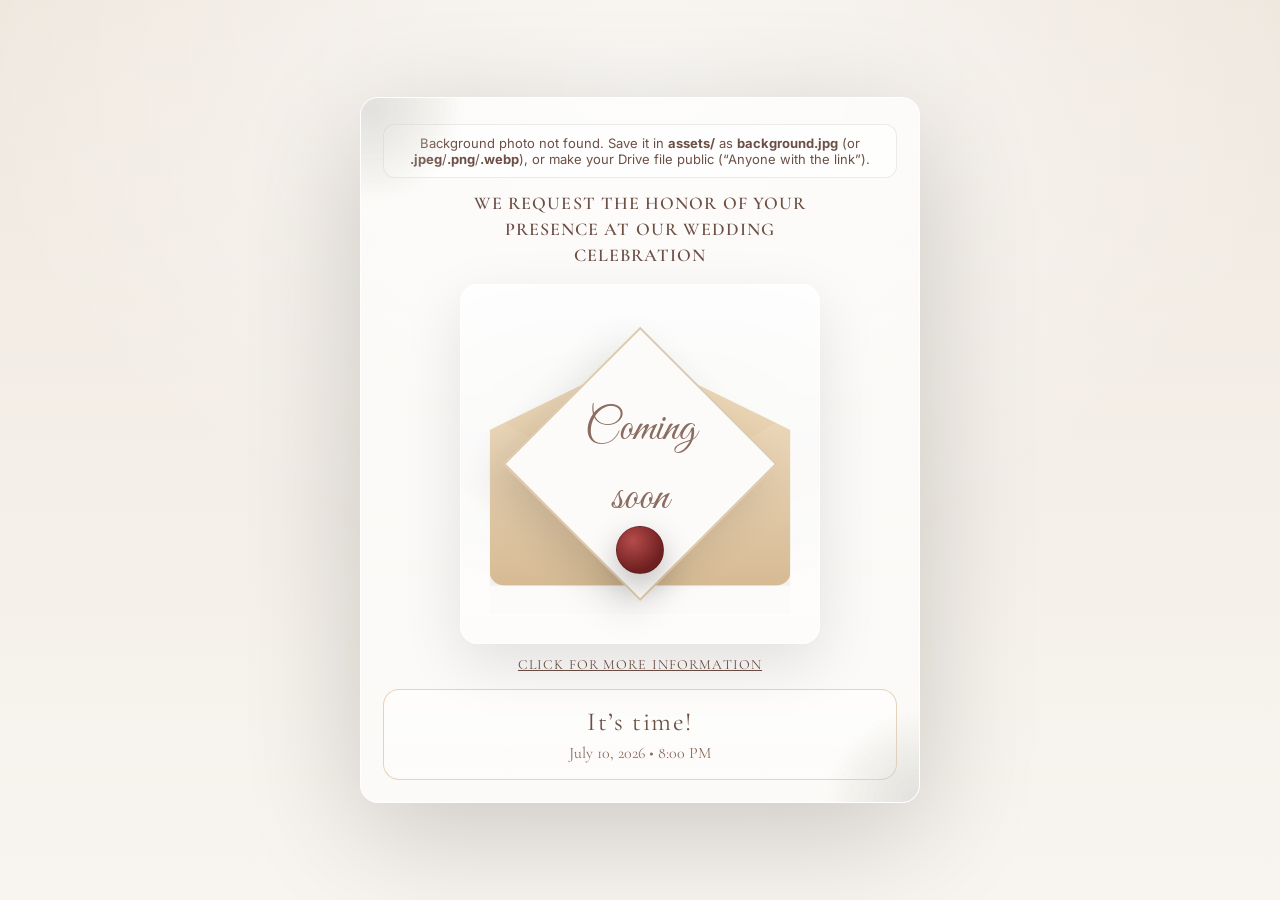
==== index.html @ b9718bc4 "Initial wedding countdown site" ====
<!doctype html>
<html lang="en">
  <head>
    <meta charset="UTF-8" />
    <meta name="viewport" content="width=device-width, initial-scale=1.0" />
    <title>Wedding Countdown • July 10, 2026 8:00 PM</title>
    <link rel="stylesheet" href="./styles.css" />
    <link rel="preconnect" href="https://fonts.googleapis.com" />
    <link rel="preconnect" href="https://fonts.gstatic.com" crossorigin />
    <link
      href="https://fonts.googleapis.com/css2?family=Cormorant+Garamond:wght@400;600&family=Great+Vibes&family=Inter:wght@400;600&display=swap"
      rel="stylesheet"
    />
  </head>
  <body>
    <main class="stage" aria-live="polite">
      <section class="invite">
        <div class="bgWarning" id="bgWarning" hidden>
          Background photo not found. Save it in <strong>assets/</strong> as
          <strong>background.jpg</strong> (or <strong>.jpeg</strong>/<strong>.png</strong>/<strong>.webp</strong>),
          or make your Drive file public (“Anyone with the link”).
        </div>
        <div class="debugPath" id="debugPath" hidden></div>
        <p class="topline">WE REQUEST THE HONOR OF YOUR</p>
        <p class="topline">PRESENCE AT OUR WEDDING</p>
        <p class="topline">CELEBRATION</p>

        <a class="envelopeLink" href="./details.html" aria-label="Open invitation">
          <div class="envelopeWrap">
            <div class="envelope" aria-hidden="true"></div>

            <div class="diamond" aria-hidden="true">
              <div class="diamondInner">
                <div class="script">Coming</div>
                <div class="script">soon</div>
              </div>
            </div>

            <div class="seal" aria-hidden="true"></div>
          </div>
        </a>

        <a class="moreInfo" id="more" href="#" onclick="return false;">CLICK FOR MORE INFORMATION</a>

        <div class="countdown" id="timer" role="timer" aria-label="Countdown timer">
          <div class="digits" aria-hidden="true">
            <span class="digit" id="days2">--</span><span class="sep">:</span>
            <span class="digit" id="hours2">--</span><span class="sep">:</span>
            <span class="digit" id="mins2">--</span><span class="sep">:</span>
            <span class="digit" id="secs2">--</span>
          </div>
          <div class="labels" aria-hidden="true">
            <span>DAYS</span><span>HOURS</span><span>MINS</span><span>SECS</span>
          </div>
        </div>

        <div class="done" id="done" hidden>
          <p class="doneTitle">It’s time!</p>
          <p class="doneSub">July 10, 2026 • 8:00 PM</p>
        </div>
      </section>
    </main>

    <script src="./script.js"></script>
  </body>
</html>
---- styles.css ----
:root{
  --ink:#6c4f45;
  --ink2:#8a6c60;
  --cream:#f4f1ea;
  --paper:#fbfaf7;
  --gold:#c7a06a;
  --gold2:#e3c18d;
  --shadow: 0 30px 120px rgba(0,0,0,.18);
}

*{box-sizing:border-box}
html,body{height:100%}
html{background: linear-gradient(180deg, #efe8df, #f8f5f0);}
body{
  margin:0;
  color:var(--ink);
  background:
    radial-gradient(1200px 900px at 50% 10%, #ffffffa8 0%, transparent 55%),
    linear-gradient(180deg, #efe8df, #f8f5f0);
  font-family: Inter, system-ui, -apple-system, Segoe UI, Roboto, Helvetica, Arial;
}

/* Background photo is now inside the invitation box (.invite) */

.stage{
  min-height:100%;
  display:grid;
  place-items:center;
  padding:26px 16px;
}

.invite{
  width:min(560px, 100%);
  background:
    /* fade overlay on top of photo */
    linear-gradient(180deg, #ffffffb0, #ffffff9a),
    /* photo (set by JS to Drive/local) */
    var(--bg-photo, url("./assets/background.jpg"));
  background-size: cover, cover;
  background-position: center, center;
  background-repeat:no-repeat, no-repeat;
  border-radius:18px;
  padding:26px 22px 22px;
  box-shadow: var(--shadow);
  position:relative;
  overflow:hidden;
  border:1px solid #ffffff;
}

.bgWarning{
  margin:0 auto 14px;
  padding:10px 12px;
  border-radius:12px;
  border:1px solid #00000014;
  background:#ffffffb3;
  font-size:13px;
  text-align:center;
  color:var(--ink);
}

.debugPath{
  margin:0 auto 12px;
  padding:8px 10px;
  border-radius:12px;
  border:1px dashed #00000024;
  background:#ffffff85;
  font-size:12px;
  text-align:center;
  color: color-mix(in srgb, var(--ink2) 80%, #fff 20%);
}

/* floral-ish corners (pure CSS “watercolor” blobs) */
.invite::before,
.invite::after{
  content:"";
  position:absolute;
  width:260px;
  height:260px;
  background:
    radial-gradient(closest-side, #8fb3d933 0%, transparent 70%),
    radial-gradient(closest-side, #f0c6c633 0%, transparent 72%),
    radial-gradient(closest-side, #cbdcb833 0%, transparent 70%),
    radial-gradient(closest-side, #ffe7b933 0%, transparent 75%);
  filter: blur(.2px);
  opacity:.9;
  pointer-events:none;
}
.invite::before{ left:-120px; top:-120px; transform: rotate(-12deg); }
.invite::after{ right:-130px; bottom:-130px; transform: rotate(16deg); }

/* entrance animation (especially for details page) */
@keyframes fadeInUpSoft{
  from{ opacity:0; transform: translateY(10px) scale(.99); filter: blur(2px); }
  to{ opacity:1; transform: translateY(0) scale(1); filter: blur(0); }
}
.invite.details{
  animation: fadeInUpSoft 520ms ease both;
}

@keyframes openLetter{
  0%{
    opacity:0;
    transform: perspective(900px) rotateX(-10deg) translateY(16px) scale(.985);
    filter: blur(3px);
  }
  60%{
    opacity:1;
    transform: perspective(900px) rotateX(0deg) translateY(0) scale(1);
    filter: blur(0);
  }
  100%{
    opacity:1;
    transform: perspective(900px) rotateX(0deg) translateY(0) scale(1);
    filter: none;
  }
}

@keyframes letterReveal{
  0%{ opacity:0; transform: translateY(14px); filter: blur(6px); }
  55%{ opacity:1; filter: blur(0); }
  100%{ opacity:1; transform: translateY(0); filter: blur(0); }
}
.detailsFrame .reveal{
  opacity:0;
  transform: translateY(14px);
  filter: blur(6px);
  animation: letterReveal 720ms cubic-bezier(.2,.8,.2,1) both;
  animation-delay: var(--d, 0ms);
}
.detailsFrame .revealSlow{
  animation-duration: 900ms;
}

@media (prefers-reduced-motion: reduce){
  .invite.details{ animation: none; }
  .invite.details .detailsFrame{ animation:none; opacity:1; transform:none; filter:none; }
  .detailsFrame .reveal,
  .detailsFrame .revealSlow{
    animation: none;
    opacity:1;
    transform:none;
    filter:none;
  }
}

.topline{
  margin:0;
  text-align:center;
  font-family: "Cormorant Garamond", serif;
  letter-spacing:.06em;
  font-size:18px;
  font-weight:600;
  color: var(--ink);
}
.topline + .topline{ margin-top:4px; }

.envelopeWrap{
  margin:0;
  width:100%;
  aspect-ratio: 1 / 1;
  display:grid;
  place-items:center;
  position:relative;
}

.envelopeLink{
  display:block;
  width:min(360px, 100%);
  margin:18px auto 12px;
  text-decoration:none;
  color:inherit;
  border-radius:18px;
  outline:none;
}
.envelopeLink:focus-visible{
  box-shadow: 0 0 0 4px color-mix(in srgb, var(--gold2) 40%, transparent);
}
.envelopeLink:hover .envelope{
  transform: translateY(-2px);
}
.envelope{
  transition: transform 180ms ease, box-shadow 180ms ease;
}

/* page transition (envelope click) */
.invite{
  transition: transform 420ms ease, opacity 420ms ease, filter 420ms ease;
}
body.is-exiting .invite{
  opacity:0;
  transform: translateY(10px) scale(.985);
  filter: blur(2px);
}

.envelope{
  width:100%;
  height:100%;
  border-radius:18px;
  background:
    linear-gradient(180deg, #ffffffc7, #ffffff7a),
    radial-gradient(600px 300px at 50% 40%, #00000010 0%, transparent 60%);
  border:1px solid #ffffffcc;
  box-shadow: 0 20px 60px rgba(0,0,0,.10);
  position:relative;
  overflow:hidden;
}
.envelope::before{
  content:"";
  position:absolute;
  left:50%;
  top:52%;
  width:84%;
  height:64%;
  transform:translate(-50%,-50%);
  background:
    linear-gradient(180deg, color-mix(in srgb, var(--gold2) 58%, #fff 42%), color-mix(in srgb, var(--gold) 72%, #fff 28%));
  clip-path: polygon(50% 0%, 100% 32%, 100% 100%, 0% 100%, 0% 32%);
  border-radius:14px;
  filter: drop-shadow(0 10px 24px rgba(0,0,0,.10));
}
.envelope::after{
  content:"";
  position:absolute;
  left:50%;
  top:64%;
  width:84%;
  height:56%;
  transform:translate(-50%,-50%);
  background: linear-gradient(180deg, #ffffff44, #00000005);
  clip-path: polygon(0% 0%, 50% 45%, 100% 0%, 100% 100%, 0% 100%);
  opacity:.35;
}

.diamond{
  position:absolute;
  width:54%;
  aspect-ratio: 1 / 1;
  transform: rotate(45deg);
  background: color-mix(in srgb, var(--paper) 80%, #fff 20%);
  border:2px solid color-mix(in srgb, var(--gold) 55%, transparent);
  box-shadow: 0 18px 40px rgba(0,0,0,.12);
}
.diamondInner{
  position:absolute;
  inset:14%;
  display:grid;
  place-items:center;
  transform: rotate(-45deg);
  text-align:center;
}
.script{
  font-family:"Great Vibes", cursive;
  font-size:44px;
  line-height:1;
  color:var(--ink2);
}

.seal{
  position:absolute;
  width:48px;
  height:48px;
  border-radius:50%;
  background:
    radial-gradient(circle at 35% 30%, #b54b4b, #6e1f1f 70%),
    radial-gradient(circle at 70% 75%, #ffffff22 0%, transparent 55%);
  box-shadow: 0 12px 30px rgba(0,0,0,.25);
  transform: translateY(86px);
  border:1px solid #00000022;
}

.moreInfo{
  display:block;
  text-align:center;
  margin:10px auto 16px;
  font-family:"Cormorant Garamond", serif;
  letter-spacing:.08em;
  font-size:14px;
  text-decoration: underline;
  color:var(--ink);
}
.moreInfo:hover{ color:#4a342d; }

.countdown{
  margin-top:8px;
  text-align:center;
}
.digits{
  font-family:"Cormorant Garamond", serif;
  font-variant-numeric: tabular-nums;
  letter-spacing:.08em;
  color:var(--ink2);
  font-size:44px;
}
.digit{ min-width:2ch; display:inline-block; }
.sep{ opacity:.7; margin:0 .06em; }

.labels{
  display:grid;
  grid-template-columns:repeat(4, 1fr);
  gap:10px;
  margin:6px auto 0;
  width:min(420px, 100%);
  font-size:12px;
  letter-spacing:.16em;
  color: color-mix(in srgb, var(--ink2) 85%, #fff 15%);
  font-family: Inter, system-ui, -apple-system, Segoe UI, Roboto, Helvetica, Arial;
}

.done{
  margin-top:14px;
  border:1px solid color-mix(in srgb, var(--gold) 45%, transparent);
  background: linear-gradient(180deg, #ffffffaa, #ffffff66);
  border-radius:16px;
  padding:16px 14px;
  text-align:center;
}
.doneTitle{
  margin:0;
  font-family:"Cormorant Garamond", serif;
  font-size:26px;
  letter-spacing:.06em;
  color:var(--ink);
}
.doneSub{
  margin:6px 0 0;
  color:var(--ink2);
  font-family:"Cormorant Garamond", serif;
}

@media (max-width:460px){
  .topline{ font-size:16px; }
  .script{ font-size:40px; }
  .digits{ font-size:40px; }
  .seal{ transform: translateY(80px); }
}

/* =========================
   Details page (save-the-date)
   ========================= */
.invite.details{
  padding:22px 18px 18px;
  border-radius:22px;
}
.detailsFrame{
  position:relative;
  border:1px solid color-mix(in srgb, var(--ink2) 40%, transparent);
  border-radius:18px;
  padding:18px 16px 14px;
  transform-origin: 50% 0%;
  animation: openLetter 820ms cubic-bezier(.2,.9,.2,1) both;
}
.detailsFrame::before{
  content:"";
  position:absolute;
  inset:0;
  border-radius:18px;
  background:
    linear-gradient(180deg, #ffffffbb, #ffffffa6);
  pointer-events:none;
}
.detailsFrame > *{ position:relative; }

.floralCorner{
  position:absolute;
  width:170px;
  height:170px;
  pointer-events:none;
  opacity:.95;
  background: url("./assets/floral-corner.svg");
  background-size: cover;
  background-repeat:no-repeat;
  /* fade edges so it blends (no “sticker rectangle”) */
  -webkit-mask-image: radial-gradient(circle at 40% 40%, #000 0 55%, transparent 78%);
  mask-image: radial-gradient(circle at 40% 40%, #000 0 55%, transparent 78%);
  filter: saturate(1.12) contrast(1.02) brightness(1.03);
  mix-blend-mode: multiply;
  animation: cornerFloatIn 900ms ease both;
  animation-delay: 180ms;
}

@keyframes cornerFloatIn{
  from{ opacity:0; transform: translateY(-8px) scale(.98); }
  to{ opacity:.95; transform: translateY(0) scale(1); }
}

.floralCorner.tl{ left:-18px; top:-18px; transform: rotate(-10deg); }
.floralCorner.tr{ right:-18px; top:-18px; transform: rotate(10deg) scaleX(-1); }
.floralCorner.bl{ left:-18px; bottom:-18px; transform: rotate(14deg) scaleY(-1); }
.floralCorner.br{ right:-18px; bottom:-18px; transform: rotate(-14deg) scale(-1,-1); }
.floralCorner::before{ content:none; }

.arabicTop{
  margin:0 0 10px;
  text-align:center;
  font-family: "Cormorant Garamond", serif;
  color:var(--ink);
  font-size:18px;
  letter-spacing:.02em;
}
.saveTheDate{
  text-align:center;
  margin:4px 0 0;
  font-family:"Great Vibes", cursive;
  font-size:44px;
  color:var(--ink2);
}
.weddingOf{
  text-align:center;
  margin:6px 0 0;
  font-family:"Cormorant Garamond", serif;
  font-size:18px;
  letter-spacing:.14em;
  color:var(--ink);
  font-weight:600;
}
.initials{
  margin:12px auto 10px;
  display:flex;
  align-items:center;
  justify-content:center;
  gap:18px;
  color:#4c1d16;
}
.initials .big{
  font-family:"Cormorant Garamond", serif;
  font-size:92px;
  line-height:1;
  font-weight:600;
}
.initials .amp{
  font-family:"Great Vibes", cursive;
  font-size:44px;
  color:var(--gold);
  transform: translateY(10px);
}
.names{
  text-align:center;
  font-family:"Cormorant Garamond", serif;
  color:var(--ink);
  margin:0;
  font-size:22px;
  letter-spacing:.06em;
}
.namesAnd{
  margin:10px auto 8px;
  width:min(360px, 100%);
  display:grid;
  grid-template-columns: 1fr auto 1fr;
  align-items:center;
  gap:12px;
  color:var(--ink2);
}
.namesAnd::before,
.namesAnd::after{
  content:"";
  height:1px;
  background: color-mix(in srgb, var(--gold) 55%, transparent);
}
.namesAnd span{
  font-family:"Cormorant Garamond", serif;
  letter-spacing:.18em;
  color:var(--ink);
}
.dateRow{
  margin:16px auto 0;
  display:grid;
  grid-template-columns: 1fr auto 1fr;
  align-items:center;
  gap:14px;
  width:min(440px, 100%);
  color:var(--ink);
}
.dateBox{
  text-align:left;
  font-family:"Cormorant Garamond", serif;
  letter-spacing:.06em;
}
.dateBox .weekday{ font-size:18px; font-weight:600; }
.dateBox .day{ font-size:54px; font-weight:600; line-height:1; }
.dateBox .month{ font-size:18px; text-transform:none; }
.divider{
  width:1px;
  height:86px;
  background: color-mix(in srgb, var(--ink2) 35%, transparent);
}
.timeBox{
  text-align:center;
  font-family:"Cormorant Garamond", serif;
}
.timeBox .time{
  font-size:18px;
  letter-spacing:.12em;
  font-weight:600;
}
.timeBox .heart{
  display:block;
  margin:4px 0 2px;
  color:var(--gold);
}
.timeBox .place{
  font-size:14px;
  line-height:1.25;
  color:var(--ink2);
}
.arabicBottom{
  margin:14px 0 0;
  text-align:center;
  font-family:"Cormorant Garamond", serif;
  color:#4c1d16;
  font-size:18px;
  font-weight:600;
}
.smallBottom{
  margin:10px 0 0;
  text-align:center;
  font-size:14px;
  color:var(--ink2);
  font-family:"Cormorant Garamond", serif;
}
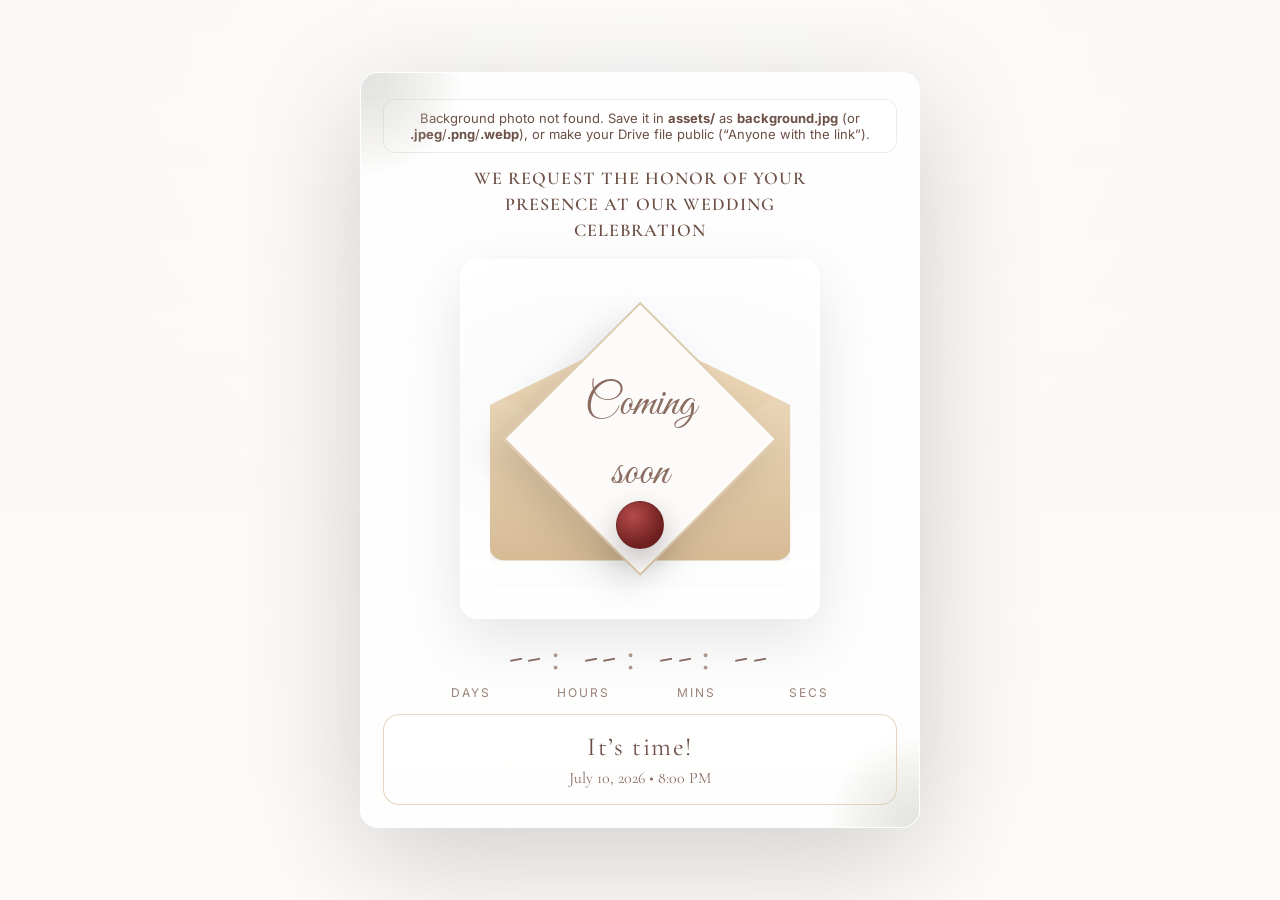
==== commit b8e06891: "Update wedding countdown site" ====
--- a/index.html
+++ b/index.html
@@ -40,8 +40,6 @@
           </div>
         </a>
 
-        <a class="moreInfo" id="more" href="#" onclick="return false;">CLICK FOR MORE INFORMATION</a>
-
         <div class="countdown" id="timer" role="timer" aria-label="Countdown timer">
           <div class="digits" aria-hidden="true">
             <span class="digit" id="days2">--</span><span class="sep">:</span>
--- a/styles.css
+++ b/styles.css
@@ -15,12 +15,17 @@
   margin:0;
   color:var(--ink);
   background:
+    linear-gradient(180deg, #ffffffb0, #ffffff9a),
+    var(--bg-photo, url("./assets/background.jpg")),
     radial-gradient(1200px 900px at 50% 10%, #ffffffa8 0%, transparent 55%),
     linear-gradient(180deg, #efe8df, #f8f5f0);
+  background-size: cover, cover, auto, auto;
+  background-position: center, center, center, center;
+  background-repeat: no-repeat, no-repeat, no-repeat, no-repeat;
   font-family: Inter, system-ui, -apple-system, Segoe UI, Roboto, Helvetica, Arial;
 }
 
-/* Background photo is now inside the invitation box (.invite) */
+/* Background photo is now on the whole page (body) */
 
 .stage{
   min-height:100%;
@@ -31,14 +36,7 @@
 
 .invite{
   width:min(560px, 100%);
-  background:
-    /* fade overlay on top of photo */
-    linear-gradient(180deg, #ffffffb0, #ffffff9a),
-    /* photo (set by JS to Drive/local) */
-    var(--bg-photo, url("./assets/background.jpg"));
-  background-size: cover, cover;
-  background-position: center, center;
-  background-repeat:no-repeat, no-repeat;
+  background: linear-gradient(180deg, #ffffffd6, #ffffffc7);
   border-radius:18px;
   padding:26px 22px 22px;
   box-shadow: var(--shadow);
@@ -268,28 +266,19 @@
   border:1px solid #00000022;
 }
 
-.moreInfo{
-  display:block;
-  text-align:center;
-  margin:10px auto 16px;
-  font-family:"Cormorant Garamond", serif;
-  letter-spacing:.08em;
-  font-size:14px;
-  text-decoration: underline;
-  color:var(--ink);
-}
-.moreInfo:hover{ color:#4a342d; }
-
 .countdown{
-  margin-top:8px;
-  text-align:center;
+  margin-top:14px;
+  text-align:center;
+  display:grid;
+  justify-items:center;
 }
 .digits{
   font-family:"Cormorant Garamond", serif;
   font-variant-numeric: tabular-nums;
-  letter-spacing:.08em;
+  letter-spacing:.1em;
   color:var(--ink2);
   font-size:44px;
+  line-height:1;
 }
 .digit{ min-width:2ch; display:inline-block; }
 .sep{ opacity:.7; margin:0 .06em; }
@@ -298,8 +287,8 @@
   display:grid;
   grid-template-columns:repeat(4, 1fr);
   gap:10px;
-  margin:6px auto 0;
-  width:min(420px, 100%);
+  margin:8px auto 0;
+  width:min(440px, 100%);
   font-size:12px;
   letter-spacing:.16em;
   color: color-mix(in srgb, var(--ink2) 85%, #fff 15%);
@@ -345,7 +334,7 @@
   position:relative;
   border:1px solid color-mix(in srgb, var(--ink2) 40%, transparent);
   border-radius:18px;
-  padding:18px 16px 14px;
+  padding:18px 18px 16px;
   transform-origin: 50% 0%;
   animation: openLetter 820ms cubic-bezier(.2,.9,.2,1) both;
 }
@@ -390,25 +379,25 @@
 .floralCorner::before{ content:none; }
 
 .arabicTop{
-  margin:0 0 10px;
+  margin:0 0 12px;
   text-align:center;
   font-family: "Cormorant Garamond", serif;
   color:var(--ink);
-  font-size:18px;
+  font-size:19px;
   letter-spacing:.02em;
 }
 .saveTheDate{
   text-align:center;
-  margin:4px 0 0;
+  margin:2px 0 0;
   font-family:"Great Vibes", cursive;
-  font-size:44px;
+  font-size:46px;
   color:var(--ink2);
 }
 .weddingOf{
   text-align:center;
   margin:6px 0 0;
   font-family:"Cormorant Garamond", serif;
-  font-size:18px;
+  font-size:17px;
   letter-spacing:.14em;
   color:var(--ink);
   font-weight:600;
@@ -438,7 +427,7 @@
   font-family:"Cormorant Garamond", serif;
   color:var(--ink);
   margin:0;
-  font-size:22px;
+  font-size:23px;
   letter-spacing:.06em;
 }
 .namesAnd{
@@ -462,7 +451,7 @@
   color:var(--ink);
 }
 .dateRow{
-  margin:16px auto 0;
+  margin:18px auto 0;
   display:grid;
   grid-template-columns: 1fr auto 1fr;
   align-items:center;
@@ -507,14 +496,27 @@
   text-align:center;
   font-family:"Cormorant Garamond", serif;
   color:#4c1d16;
-  font-size:18px;
+  font-size:19px;
   font-weight:600;
 }
 .smallBottom{
   margin:10px 0 0;
   text-align:center;
-  font-size:14px;
-  color:var(--ink2);
-  font-family:"Cormorant Garamond", serif;
-}
-
+  font-size:15px;
+  color:var(--ink2);
+  font-family:"Cormorant Garamond", serif;
+}
+
+/* a little extra animation polish for details */
+@keyframes shimmerLine{
+  0%{ opacity:0; transform: scaleX(.6); }
+  60%{ opacity:1; transform: scaleX(1); }
+  100%{ opacity:1; transform: scaleX(1); }
+}
+.namesAnd.reveal::before,
+.namesAnd.reveal::after{
+  transform-origin: 50% 50%;
+  animation: shimmerLine 680ms ease both;
+  animation-delay: var(--d, 0ms);
+}
+
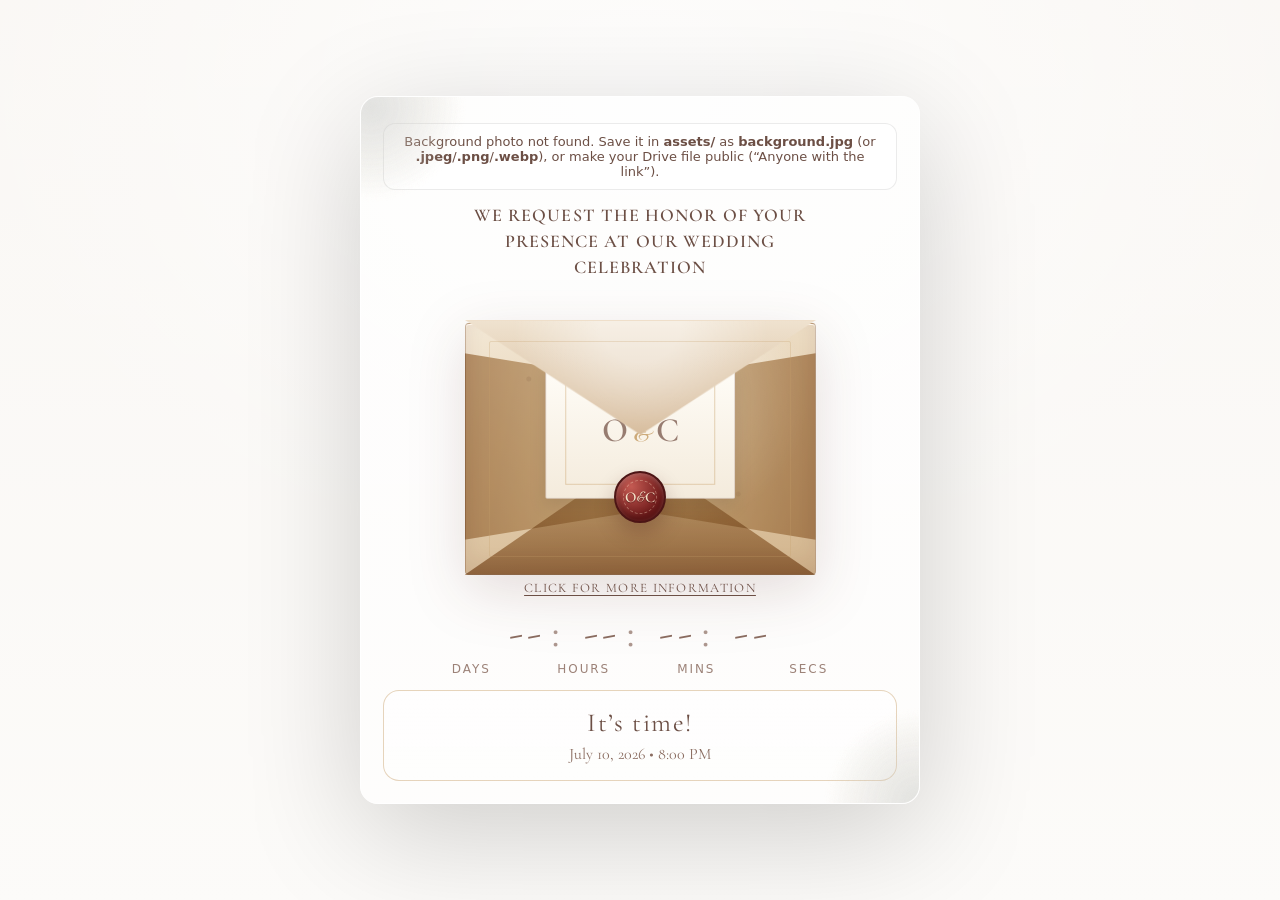
==== commit a34ce4f3: "Update wedding countdown site4" ====
--- a/index.html
+++ b/index.html
@@ -8,7 +8,7 @@
     <link rel="preconnect" href="https://fonts.googleapis.com" />
     <link rel="preconnect" href="https://fonts.gstatic.com" crossorigin />
     <link
-      href="https://fonts.googleapis.com/css2?family=Cormorant+Garamond:wght@400;600&family=Great+Vibes&family=Inter:wght@400;600&display=swap"
+      href="https://fonts.googleapis.com/css2?family=Cormorant+Garamond:wght@400;600&family=Great+Vibes&display=swap"
       rel="stylesheet"
     />
   </head>
@@ -27,16 +27,31 @@
 
         <a class="envelopeLink" href="./details.html" aria-label="Open invitation">
           <div class="envelopeWrap">
-            <div class="envelope" aria-hidden="true"></div>
-
-            <div class="diamond" aria-hidden="true">
-              <div class="diamondInner">
-                <div class="script">Coming</div>
-                <div class="script">soon</div>
+            <div class="envelope" aria-hidden="true">
+              <div class="env-back"></div>
+              <div class="env-paper">
+                <span class="envMonogram" aria-hidden="true">
+                  <span class="envInitial">O</span>
+                  <span class="envAmp">&amp;</span>
+                  <span class="envInitial">C</span>
+                </span>
               </div>
+              <div class="env-fold env-fold-left"></div>
+              <div class="env-fold env-fold-right"></div>
+              <div class="env-fold env-fold-bottom"></div>
+              <div class="env-flap"></div>
+              <div class="env-trim"></div>
             </div>
 
-            <div class="seal" aria-hidden="true"></div>
+            <div class="seal" aria-hidden="true">
+              <span class="sealMark">
+                <span class="sealInitial">O</span>
+                <span class="sealAmp">&amp;</span>
+                <span class="sealInitial">C</span>
+              </span>
+            </div>
+
+            <span class="envMoreInfo">CLICK FOR MORE INFORMATION</span>
           </div>
         </a>
 
@@ -59,6 +74,6 @@
       </section>
     </main>
 
-    <script src="./script.js"></script>
+    <script src="./script.js" defer></script>
   </body>
 </html>
--- a/styles.css
+++ b/styles.css
@@ -22,10 +22,10 @@
   background-size: cover, cover, auto, auto;
   background-position: center, center, center, center;
   background-repeat: no-repeat, no-repeat, no-repeat, no-repeat;
-  font-family: Inter, system-ui, -apple-system, Segoe UI, Roboto, Helvetica, Arial;
-}
-
-/* Background photo is now on the whole page (body) */
+  font-family: system-ui, -apple-system, Segoe UI, Roboto, Helvetica, Arial, sans-serif;
+}
+
+/* Background photo on full page (body) and inside the invitation box (.invite) */
 
 .stage{
   min-height:100%;
@@ -36,7 +36,12 @@
 
 .invite{
   width:min(560px, 100%);
-  background: linear-gradient(180deg, #ffffffd6, #ffffffc7);
+  background:
+    linear-gradient(180deg, #ffffffb0, #ffffff9a),
+    var(--bg-photo, url("./assets/background.jpg"));
+  background-size: cover, cover;
+  background-position: center, center;
+  background-repeat: no-repeat, no-repeat;
   border-radius:18px;
   padding:26px 22px 22px;
   box-shadow: var(--shadow);
@@ -88,8 +93,8 @@
 
 /* entrance animation (especially for details page) */
 @keyframes fadeInUpSoft{
-  from{ opacity:0; transform: translateY(10px) scale(.99); filter: blur(2px); }
-  to{ opacity:1; transform: translateY(0) scale(1); filter: blur(0); }
+  from{ opacity:0; transform: translateY(10px) scale(.99); }
+  to{ opacity:1; transform: translateY(0) scale(1); }
 }
 .invite.details{
   animation: fadeInUpSoft 520ms ease both;
@@ -99,29 +104,24 @@
   0%{
     opacity:0;
     transform: perspective(900px) rotateX(-10deg) translateY(16px) scale(.985);
-    filter: blur(3px);
   }
   60%{
     opacity:1;
     transform: perspective(900px) rotateX(0deg) translateY(0) scale(1);
-    filter: blur(0);
   }
   100%{
     opacity:1;
     transform: perspective(900px) rotateX(0deg) translateY(0) scale(1);
-    filter: none;
   }
 }
 
 @keyframes letterReveal{
-  0%{ opacity:0; transform: translateY(14px); filter: blur(6px); }
-  55%{ opacity:1; filter: blur(0); }
-  100%{ opacity:1; transform: translateY(0); filter: blur(0); }
+  0%{ opacity:0; transform: translateY(14px); }
+  100%{ opacity:1; transform: translateY(0); }
 }
 .detailsFrame .reveal{
   opacity:0;
   transform: translateY(14px);
-  filter: blur(6px);
   animation: letterReveal 720ms cubic-bezier(.2,.8,.2,1) both;
   animation-delay: var(--d, 0ms);
 }
@@ -155,115 +155,244 @@
 .envelopeWrap{
   margin:0;
   width:100%;
-  aspect-ratio: 1 / 1;
+  aspect-ratio: 5 / 4;
+  max-height: 300px;
   display:grid;
   place-items:center;
   position:relative;
+  filter: drop-shadow(0 16px 28px rgba(76,29,22,.14));
+  padding-bottom: 28px;
 }
 
 .envelopeLink{
   display:block;
-  width:min(360px, 100%);
+  width:min(390px, 100%);
   margin:18px auto 12px;
   text-decoration:none;
   color:inherit;
-  border-radius:18px;
+  border-radius:12px;
   outline:none;
 }
 .envelopeLink:focus-visible{
   box-shadow: 0 0 0 4px color-mix(in srgb, var(--gold2) 40%, transparent);
 }
 .envelopeLink:hover .envelope{
-  transform: translateY(-2px);
-}
+  transform: translateY(-4px) rotate(-.4deg);
+}
+.envelopeLink:hover .env-paper{
+  transform: translate(-50%, -58%);
+}
+.envelopeLink:hover .seal{
+  transform: translate(-50%, -50%) scale(1.04);
+}
+
 .envelope{
-  transition: transform 180ms ease, box-shadow 180ms ease;
+  position:absolute;
+  left:5%;
+  right:5%;
+  top:9%;
+  bottom:7%;
+  transition: transform 240ms ease;
+}
+
+/* aged parchment paper texture */
+.env-back{
+  position:absolute;
+  inset:0;
+  border-radius:4px;
+  background:
+    radial-gradient(circle at 18% 22%, rgba(76,29,22,.08) 0 2px, transparent 3px),
+    radial-gradient(circle at 78% 68%, rgba(76,29,22,.06) 0 2px, transparent 3px),
+    radial-gradient(circle at 62% 30%, rgba(255,255,255,.35) 0 18%, transparent 45%),
+    linear-gradient(168deg, #f3e8d6 0%, #e6d2b4 42%, #d2b48c 100%);
+  border:1px solid rgba(76,29,22,.22);
+  box-shadow:
+    inset 0 1px 0 #fff8ef,
+    inset 0 -10px 20px rgba(76,29,22,.08);
+}
+
+.env-paper{
+  position:absolute;
+  left:50%;
+  top:46%;
+  width:54%;
+  height:54%;
+  transform: translate(-50%, -56%);
+  z-index:1;
+  background:
+    linear-gradient(180deg, #fffdf8 0%, #f4ebdc 100%);
+  border:1px solid rgba(76,29,22,.16);
+  border-radius:2px;
+  box-shadow: 0 8px 18px rgba(0,0,0,.1);
+  transition: transform 240ms ease;
+}
+.env-paper::before{
+  content:"";
+  position:absolute;
+  inset:10%;
+  border:1px solid color-mix(in srgb, var(--gold) 45%, transparent);
+  pointer-events:none;
+}
+
+.envMonogram{
+  position:absolute;
+  inset:0;
+  display:flex;
+  align-items:center;
+  justify-content:center;
+  gap:6px;
+  color:var(--ink2);
+  opacity:.88;
+}
+.envInitial{
+  font-family:"Cormorant Garamond", serif;
+  font-size:34px;
+  font-weight:600;
+  line-height:1;
+}
+.envAmp{
+  font-family:"Great Vibes", cursive;
+  font-size:26px;
+  color:var(--gold);
+  transform: translateY(4px);
+}
+
+.env-fold{
+  position:absolute;
+  pointer-events:none;
+}
+.env-fold-left{
+  left:0;
+  top:12%;
+  width:52%;
+  height:74%;
+  background: linear-gradient(100deg, #b8956f 0%, #dcc9a8 72%);
+  clip-path: polygon(0 0, 100% 16%, 100% 84%, 0 100%);
+  opacity:.9;
+  mix-blend-mode: multiply;
+}
+.env-fold-right{
+  right:0;
+  top:12%;
+  width:52%;
+  height:74%;
+  background: linear-gradient(260deg, #b8956f 0%, #dcc9a8 72%);
+  clip-path: polygon(100% 0, 0 16%, 0 84%, 100% 100%);
+  opacity:.9;
+  mix-blend-mode: multiply;
+}
+.env-fold-bottom{
+  left:0;
+  right:0;
+  bottom:0;
+  height:48%;
+  background: linear-gradient(0deg, #a8845f 0%, #d8c3a0 78%);
+  clip-path: polygon(0 100%, 50% 0, 100% 100%);
+  opacity:.94;
+  mix-blend-mode: multiply;
+}
+
+.env-flap{
+  position:absolute;
+  left:0;
+  right:0;
+  top:-1%;
+  height:60%;
+  background:
+    radial-gradient(circle at 50% 0%, rgba(255,255,255,.45) 0 18%, transparent 55%),
+    linear-gradient(180deg, #efe2cf 0%, #c9a67e 100%);
+  clip-path: polygon(0 0, 50% 74%, 100% 0);
+  border-top:1px solid rgba(255,248,236,.7);
+  box-shadow: 0 8px 14px rgba(76,29,22,.12);
+  transform-origin: 50% 0%;
+  transform: perspective(500px) rotateX(10deg);
+  z-index:3;
+}
+
+.env-trim{
+  position:absolute;
+  inset:7%;
+  border:1px solid color-mix(in srgb, var(--gold) 35%, transparent);
+  border-radius:2px;
+  pointer-events:none;
+  z-index:4;
+  opacity:.75;
+}
+
+.seal{
+  position:absolute;
+  left:50%;
+  top:67%;
+  width:52px;
+  height:52px;
+  border-radius:50%;
+  transform: translate(-50%, -50%);
+  z-index:5;
+  background:
+    radial-gradient(circle at 32% 28%, #c45a52, #6e1a1a 68%),
+    radial-gradient(circle at 70% 78%, rgba(255,255,255,.18) 0%, transparent 55%);
+  box-shadow:
+    0 10px 20px rgba(76,29,22,.28),
+    inset 0 2px 4px rgba(255,255,255,.2),
+    inset 0 -4px 8px rgba(0,0,0,.25);
+  border:2px solid #4c1515;
+  transition: transform 240ms ease;
+}
+.seal::before{
+  content:"";
+  position:absolute;
+  inset:14%;
+  border-radius:50%;
+  border:1px dashed rgba(255,230,200,.35);
+}
+.sealMark{
+  position:absolute;
+  inset:0;
+  display:flex;
+  align-items:center;
+  justify-content:center;
+  gap:1px;
+  color:#f6e2c8;
+  text-shadow: 0 1px 0 rgba(0,0,0,.35);
+}
+.sealInitial{
+  font-family:"Cormorant Garamond", serif;
+  font-size:15px;
+  font-weight:600;
+  line-height:1;
+}
+.sealAmp{
+  font-family:"Great Vibes", cursive;
+  font-size:12px;
+  transform: translateY(1px);
+}
+
+.envMoreInfo{
+  position:absolute;
+  left:50%;
+  bottom:0;
+  transform: translateX(-50%);
+  font-family:"Cormorant Garamond", serif;
+  font-size:13px;
+  letter-spacing:.1em;
+  text-decoration:underline;
+  text-underline-offset:3px;
+  color:var(--ink);
+  white-space:nowrap;
+  z-index:6;
+  pointer-events:none;
+}
+.envelopeLink:hover .envMoreInfo{
+  color:#4a342d;
 }
 
 /* page transition (envelope click) */
 .invite{
-  transition: transform 420ms ease, opacity 420ms ease, filter 420ms ease;
+  transition: transform 420ms ease, opacity 420ms ease;
 }
 body.is-exiting .invite{
   opacity:0;
   transform: translateY(10px) scale(.985);
-  filter: blur(2px);
-}
-
-.envelope{
-  width:100%;
-  height:100%;
-  border-radius:18px;
-  background:
-    linear-gradient(180deg, #ffffffc7, #ffffff7a),
-    radial-gradient(600px 300px at 50% 40%, #00000010 0%, transparent 60%);
-  border:1px solid #ffffffcc;
-  box-shadow: 0 20px 60px rgba(0,0,0,.10);
-  position:relative;
-  overflow:hidden;
-}
-.envelope::before{
-  content:"";
-  position:absolute;
-  left:50%;
-  top:52%;
-  width:84%;
-  height:64%;
-  transform:translate(-50%,-50%);
-  background:
-    linear-gradient(180deg, color-mix(in srgb, var(--gold2) 58%, #fff 42%), color-mix(in srgb, var(--gold) 72%, #fff 28%));
-  clip-path: polygon(50% 0%, 100% 32%, 100% 100%, 0% 100%, 0% 32%);
-  border-radius:14px;
-  filter: drop-shadow(0 10px 24px rgba(0,0,0,.10));
-}
-.envelope::after{
-  content:"";
-  position:absolute;
-  left:50%;
-  top:64%;
-  width:84%;
-  height:56%;
-  transform:translate(-50%,-50%);
-  background: linear-gradient(180deg, #ffffff44, #00000005);
-  clip-path: polygon(0% 0%, 50% 45%, 100% 0%, 100% 100%, 0% 100%);
-  opacity:.35;
-}
-
-.diamond{
-  position:absolute;
-  width:54%;
-  aspect-ratio: 1 / 1;
-  transform: rotate(45deg);
-  background: color-mix(in srgb, var(--paper) 80%, #fff 20%);
-  border:2px solid color-mix(in srgb, var(--gold) 55%, transparent);
-  box-shadow: 0 18px 40px rgba(0,0,0,.12);
-}
-.diamondInner{
-  position:absolute;
-  inset:14%;
-  display:grid;
-  place-items:center;
-  transform: rotate(-45deg);
-  text-align:center;
-}
-.script{
-  font-family:"Great Vibes", cursive;
-  font-size:44px;
-  line-height:1;
-  color:var(--ink2);
-}
-
-.seal{
-  position:absolute;
-  width:48px;
-  height:48px;
-  border-radius:50%;
-  background:
-    radial-gradient(circle at 35% 30%, #b54b4b, #6e1f1f 70%),
-    radial-gradient(circle at 70% 75%, #ffffff22 0%, transparent 55%);
-  box-shadow: 0 12px 30px rgba(0,0,0,.25);
-  transform: translateY(86px);
-  border:1px solid #00000022;
 }
 
 .countdown{
@@ -292,7 +421,7 @@
   font-size:12px;
   letter-spacing:.16em;
   color: color-mix(in srgb, var(--ink2) 85%, #fff 15%);
-  font-family: Inter, system-ui, -apple-system, Segoe UI, Roboto, Helvetica, Arial;
+  font-family: system-ui, -apple-system, Segoe UI, Roboto, Helvetica, Arial, sans-serif;
 }
 
 .done{
@@ -318,9 +447,12 @@
 
 @media (max-width:460px){
   .topline{ font-size:16px; }
-  .script{ font-size:40px; }
   .digits{ font-size:40px; }
-  .seal{ transform: translateY(80px); }
+  .envelopeWrap{ max-height: 255px; }
+  .seal{ width:48px; height:48px; }
+  .sealInitial{ font-size:14px; }
+  .envInitial{ font-size:28px; }
+  .envAmp{ font-size:22px; }
 }
 
 /* =========================
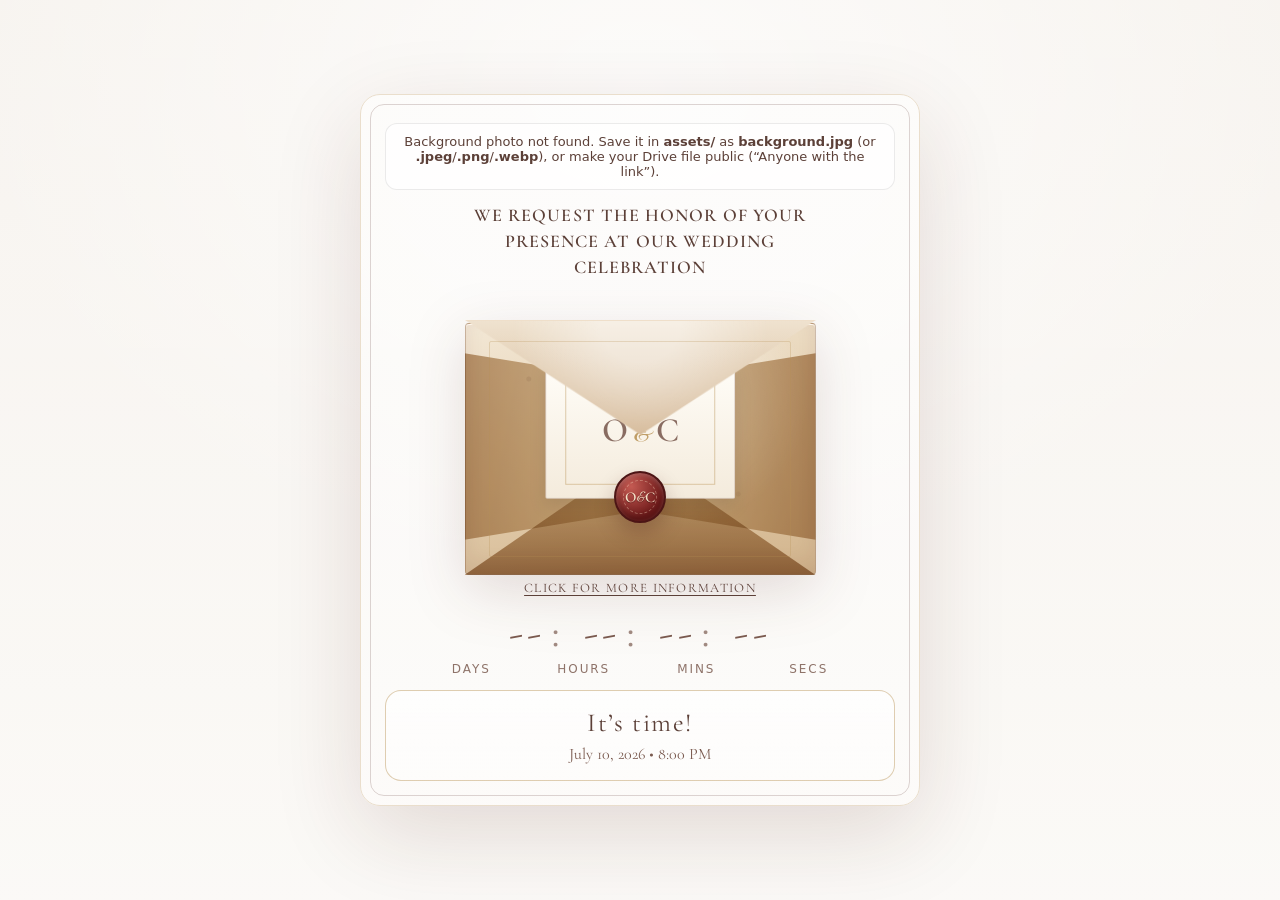
==== commit 262f7013: "wwwww" ====
--- a/index.html
+++ b/index.html
@@ -4,6 +4,15 @@
     <meta charset="UTF-8" />
     <meta name="viewport" content="width=device-width, initial-scale=1.0" />
     <title>Wedding Countdown • July 10, 2026 8:00 PM</title>
+    <meta name="description" content="Omar & Christine Wedding Invitation • July 10, 2026">
+
+<meta property="og:title" content="Omar & Christine Wedding Invitation">
+<meta property="og:description" content="Join us for our wedding celebration on July 10, 2026 at 8:00 PM.">
+<meta property="og:image" content="https://omar597.github.io/omarchristinewedding-2/assets/preview.jpg">
+<meta property="og:image:width" content="1200">
+<meta property="og:image:height" content="630">
+<meta property="og:url" content="https://omar597.github.io/omarchristinewedding-2/">
+<meta property="og:type" content="website">
     <link rel="stylesheet" href="./styles.css" />
     <link rel="preconnect" href="https://fonts.googleapis.com" />
     <link rel="preconnect" href="https://fonts.gstatic.com" crossorigin />
--- a/styles.css
+++ b/styles.css
@@ -1,11 +1,13 @@
 :root{
-  --ink:#6c4f45;
-  --ink2:#8a6c60;
+  --ink:#5c4038;
+  --ink2:#7a5a4f;
+  --burgundy:#4c1d16;
   --cream:#f4f1ea;
   --paper:#fbfaf7;
-  --gold:#c7a06a;
-  --gold2:#e3c18d;
-  --shadow: 0 30px 120px rgba(0,0,0,.18);
+  --gold:#b89254;
+  --gold2:#d4b07a;
+  --frame: rgba(76,29,22,.22);
+  --shadow: 0 28px 90px rgba(76,29,22,.14);
 }
 
 *{box-sizing:border-box}
@@ -15,7 +17,7 @@
   margin:0;
   color:var(--ink);
   background:
-    linear-gradient(180deg, #ffffffb0, #ffffff9a),
+    linear-gradient(180deg, #ffffff88, #ffffff72),
     var(--bg-photo, url("./assets/background.jpg")),
     radial-gradient(1200px 900px at 50% 10%, #ffffffa8 0%, transparent 55%),
     linear-gradient(180deg, #efe8df, #f8f5f0);
@@ -37,17 +39,25 @@
 .invite{
   width:min(560px, 100%);
   background:
-    linear-gradient(180deg, #ffffffb0, #ffffff9a),
+    linear-gradient(180deg, #ffffff78, #ffffff62),
     var(--bg-photo, url("./assets/background.jpg"));
   background-size: cover, cover;
   background-position: center, center;
   background-repeat: no-repeat, no-repeat;
-  border-radius:18px;
-  padding:26px 22px 22px;
+  border-radius:20px;
+  padding:28px 24px 24px;
   box-shadow: var(--shadow);
   position:relative;
-  overflow:hidden;
-  border:1px solid #ffffff;
+  overflow:visible;
+  border:1px solid color-mix(in srgb, var(--gold) 30%, #fff);
+}
+.invite::after{
+  content:"";
+  position:absolute;
+  inset:9px;
+  border:1px solid color-mix(in srgb, var(--burgundy) 18%, transparent);
+  border-radius:14px;
+  pointer-events:none;
 }
 
 .bgWarning{
@@ -71,25 +81,6 @@
   text-align:center;
   color: color-mix(in srgb, var(--ink2) 80%, #fff 20%);
 }
-
-/* floral-ish corners (pure CSS “watercolor” blobs) */
-.invite::before,
-.invite::after{
-  content:"";
-  position:absolute;
-  width:260px;
-  height:260px;
-  background:
-    radial-gradient(closest-side, #8fb3d933 0%, transparent 70%),
-    radial-gradient(closest-side, #f0c6c633 0%, transparent 72%),
-    radial-gradient(closest-side, #cbdcb833 0%, transparent 70%),
-    radial-gradient(closest-side, #ffe7b933 0%, transparent 75%);
-  filter: blur(.2px);
-  opacity:.9;
-  pointer-events:none;
-}
-.invite::before{ left:-120px; top:-120px; transform: rotate(-12deg); }
-.invite::after{ right:-130px; bottom:-130px; transform: rotate(16deg); }
 
 /* entrance animation (especially for details page) */
 @keyframes fadeInUpSoft{
@@ -459,56 +450,55 @@
    Details page (save-the-date)
    ========================= */
 .invite.details{
-  padding:22px 18px 18px;
+  padding:24px 20px 20px;
   border-radius:22px;
 }
 .detailsFrame{
   position:relative;
-  border:1px solid color-mix(in srgb, var(--ink2) 40%, transparent);
-  border-radius:18px;
-  padding:18px 18px 16px;
+  border:1px solid var(--frame);
+  border-radius:16px;
+  padding:20px 18px 16px;
   transform-origin: 50% 0%;
   animation: openLetter 820ms cubic-bezier(.2,.9,.2,1) both;
+  background: linear-gradient(180deg, #fffcf799, #fff9f288);
+  box-shadow: inset 0 0 0 1px rgba(255,255,255,.45);
 }
 .detailsFrame::before{
   content:"";
   position:absolute;
+  inset:6px;
+  border-radius:12px;
+  border:1px solid color-mix(in srgb, var(--gold) 28%, transparent);
+  pointer-events:none;
+}
+.detailsFrame::after{
+  content:"";
+  position:absolute;
   inset:0;
-  border-radius:18px;
-  background:
-    linear-gradient(180deg, #ffffffbb, #ffffffa6);
+  border-radius:16px;
+  background: linear-gradient(180deg, #ffffff66, #ffffff4d);
   pointer-events:none;
-}
-.detailsFrame > *{ position:relative; }
-
-.floralCorner{
-  position:absolute;
-  width:170px;
-  height:170px;
-  pointer-events:none;
-  opacity:.95;
-  background: url("./assets/floral-corner.svg");
-  background-size: cover;
-  background-repeat:no-repeat;
-  /* fade edges so it blends (no “sticker rectangle”) */
-  -webkit-mask-image: radial-gradient(circle at 40% 40%, #000 0 55%, transparent 78%);
-  mask-image: radial-gradient(circle at 40% 40%, #000 0 55%, transparent 78%);
-  filter: saturate(1.12) contrast(1.02) brightness(1.03);
-  mix-blend-mode: multiply;
-  animation: cornerFloatIn 900ms ease both;
-  animation-delay: 180ms;
-}
-
-@keyframes cornerFloatIn{
-  from{ opacity:0; transform: translateY(-8px) scale(.98); }
-  to{ opacity:.95; transform: translateY(0) scale(1); }
-}
-
-.floralCorner.tl{ left:-18px; top:-18px; transform: rotate(-10deg); }
-.floralCorner.tr{ right:-18px; top:-18px; transform: rotate(10deg) scaleX(-1); }
-.floralCorner.bl{ left:-18px; bottom:-18px; transform: rotate(14deg) scaleY(-1); }
-.floralCorner.br{ right:-18px; bottom:-18px; transform: rotate(-14deg) scale(-1,-1); }
-.floralCorner::before{ content:none; }
+  z-index:0;
+}
+.detailsFrame > *{ position:relative; z-index:1; }
+
+.classicOrnament{
+  display:flex;
+  align-items:center;
+  justify-content:center;
+  gap:12px;
+  margin:0 auto 10px;
+  color:var(--gold);
+  font-size:12px;
+  letter-spacing:.28em;
+}
+.classicOrnament::before,
+.classicOrnament::after{
+  content:"";
+  width:min(72px, 18vw);
+  height:1px;
+  background:linear-gradient(90deg, transparent, var(--gold), transparent);
+}
 
 .arabicTop{
   margin:0 0 12px;
@@ -632,11 +622,79 @@
   font-weight:600;
 }
 .smallBottom{
-  margin:10px 0 0;
+  margin:14px 0 0;
   text-align:center;
   font-size:15px;
   color:var(--ink2);
   font-family:"Cormorant Garamond", serif;
+}
+
+.locations{
+  margin:18px auto 0;
+  width:min(380px, 100%);
+  display:grid;
+  gap:10px;
+  justify-items:center;
+  text-align:center;
+}
+.locationsTitle{
+  margin:0;
+  text-align:center;
+  font-family:"Cormorant Garamond", serif;
+  font-size:20px;
+  font-weight:600;
+  color:var(--burgundy);
+}
+.locationsSub{
+  margin:2px 0 10px;
+  text-align:center;
+  font-family:"Cormorant Garamond", serif;
+  font-size:13px;
+  letter-spacing:.18em;
+  text-transform:uppercase;
+  color:var(--ink2);
+}
+.locationCard{
+  display:grid;
+  gap:6px;
+  width:100%;
+  padding:14px 16px;
+  border-radius:12px;
+  border:1px solid color-mix(in srgb, var(--gold) 40%, transparent);
+  background: linear-gradient(180deg, #ffffff99, #fff8ef88);
+  text-decoration:none;
+  color:inherit;
+  text-align:center;
+  justify-items:center;
+  transition: transform 180ms ease, box-shadow 180ms ease, border-color 180ms ease;
+}
+.locationCard:hover{
+  transform: translateY(-2px);
+  border-color: color-mix(in srgb, var(--gold) 70%, transparent);
+  box-shadow: 0 10px 24px rgba(76,29,22,.1);
+}
+.locationKind{
+  font-family:"Cormorant Garamond", serif;
+  font-size:12px;
+  letter-spacing:.14em;
+  text-transform:uppercase;
+  color:var(--gold);
+  font-weight:600;
+}
+.locationText{
+  font-family:"Cormorant Garamond", serif;
+  font-size:16px;
+  line-height:1.35;
+  color:var(--burgundy);
+  font-weight:600;
+}
+.locationAction{
+  font-family:"Cormorant Garamond", serif;
+  font-size:13px;
+  letter-spacing:.06em;
+  color:var(--ink2);
+  text-decoration:underline;
+  text-underline-offset:3px;
 }
 
 /* a little extra animation polish for details */
